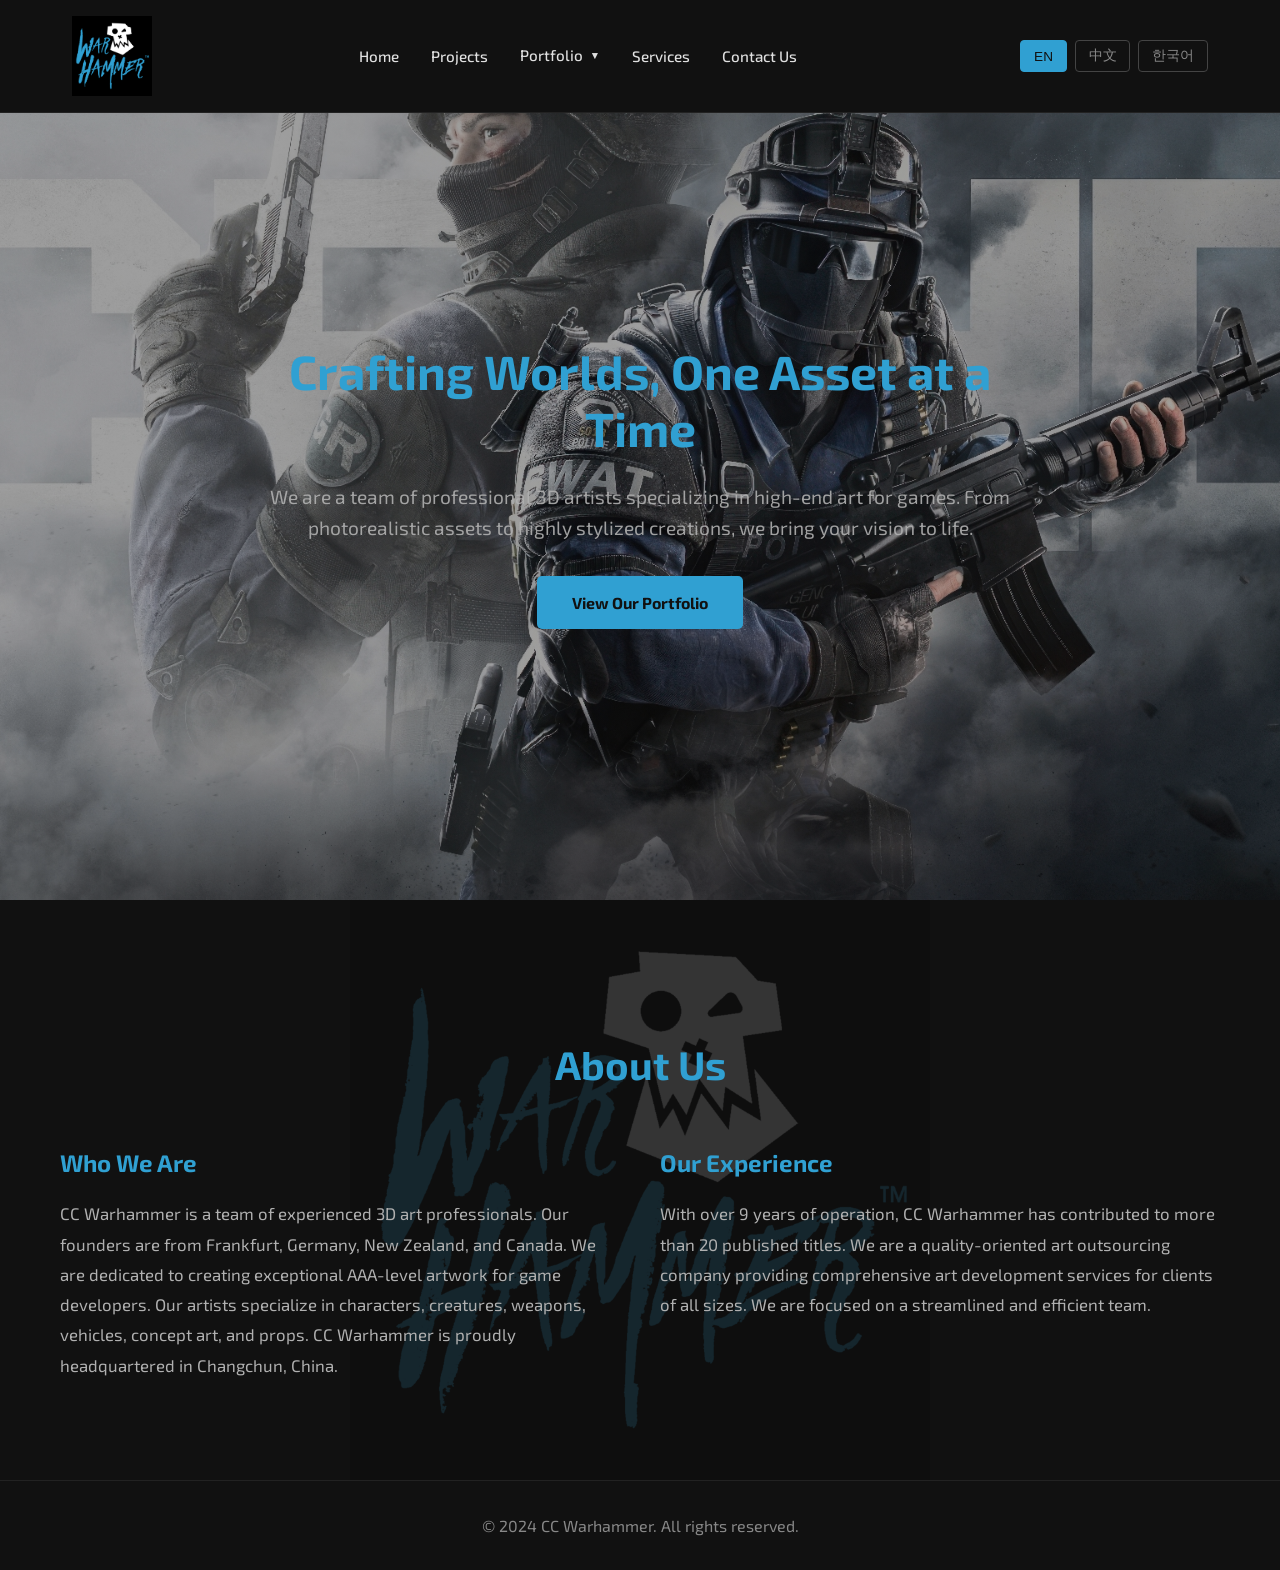
==== index.html @ 49d74a88 "Add Portfolio dropdown menu with 9 categories and create portfolio pages Co-authored-by: nouhad <191" ====
<!DOCTYPE html>
<html lang="en">
<head>
    <meta charset="UTF-8">
    <meta name="viewport" content="width=device-width, initial-scale=1.0">
    <meta name="description" content="CC Warhammer - Professional 3D Art for Games">
    <title>CC Warhammer</title>
    <link rel="preconnect" href="https://fonts.googleapis.com">
    <link rel="preconnect" href="https://fonts.gstatic.com" crossorigin>
    <link href="https://fonts.googleapis.com/css2?family=Exo+2:wght@400;600;700&display=swap" rel="stylesheet">
    <link rel="stylesheet" href="css/style.css">
    <link rel="apple-touch-icon" sizes="180x180" href="/apple-touch-icon.png">
    <link rel="icon" type="image/png" sizes="32x32" href="/favicon-32x32.png">
    <link rel="icon" type="image/png" sizes="16x16" href="/favicon-16x16.png">
    <link rel="manifest" href="/site.webmanifest">
</head>
<body>
    <header>
        <nav>
            <div class="logo">
                <a href="index.html">
                    <img src="images/logo/logo.png" alt="CC Warhammer" class="logo-image">
                </a>
            </div>
            <ul class="nav-links">
                <li><a href="index.html" data-en="Home" data-zh="首页" data-ko="홈">Home</a></li>
                <li><a href="projects.html" data-en="Projects" data-zh="项目" data-ko="프로젝트">Projects</a></li>
                <li class="dropdown">
                    <a href="#" class="dropdown-toggle" data-en="Portfolio" data-zh="作品集" data-ko="포트폴리오">Portfolio</a>
                    <ul class="dropdown-menu">
                        <li><a href="portfolio-characters.html" data-en="Characters" data-zh="角色" data-ko="캐릭터">Characters</a></li>
                        <li><a href="portfolio-creatures.html" data-en="Creatures" data-zh="生物" data-ko="크리처">Creatures</a></li>
                        <li><a href="portfolio-props.html" data-en="Props" data-zh="道具" data-ko="소품">Props</a></li>
                        <li><a href="portfolio-vehicles.html" data-en="Vehicles" data-zh="载具" data-ko="탈것">Vehicles</a></li>
                        <li><a href="portfolio-weapons.html" data-en="Weapons" data-zh="武器" data-ko="무기">Weapons</a></li>
                        <li><a href="portfolio-stylised.html" data-en="Stylised" data-zh="风格化" data-ko="스타일화">Stylised</a></li>
                        <li><a href="portfolio-concept-art.html" data-en="Concept Art" data-zh="概念艺术" data-ko="컨셉 아트">Concept Art</a></li>
                        <li><a href="portfolio-textures-materials.html" data-en="Textures and Materials" data-zh="纹理和材质" data-ko="텍스처 및 머티리얼">Textures and Materials</a></li>
                        <li><a href="portfolio-photogrammetry.html" data-en="Photogrammetry" data-zh="摄影测量" data-ko="포토그래메트리">Photogrammetry</a></li>
                    </ul>
                </li>
                <li><a href="services.html" data-en="Services" data-zh="服务" data-ko="서비스">Services</a></li>
                <li><a href="contact.html" data-en="Contact Us" data-zh="联系我们" data-ko="문의하기">Contact Us</a></li>
            </ul>
            <div class="lang-switch">
                <button class="lang-btn active" data-lang="en">EN</button>
                <button class="lang-btn" data-lang="zh">中文</button>
                <button class="lang-btn" data-lang="ko">한국어</button>
            </div>
            <button class="mobile-menu-toggle" aria-label="Toggle navigation menu">
                <span class="hamburger"></span>
            </button>
        </nav>
    </header>

    <main>
        <section id="home" class="hero">
            <!-- 
                CAROUSEL BACKGROUND IMAGES
                To use your own images for the carousel:
                1. Upload your images to the 'images/carousel/' directory
                2. Replace the placeholder URLs below with your image paths
                   Example: url('images/carousel/slide1.jpg')
                3. Recommended image size: 1920x1080 pixels (16:9 aspect ratio)
                4. Supported formats: JPG, PNG, WebP
                
                You can add more slides by duplicating the div.hero-slide elements,
                or remove slides by deleting them. The carousel will automatically
                adapt to the number of slides.
            -->
            <div class="hero-slideshow">
                <div class="hero-slide active" style="background-image: url('images/carousel/banner1.jpg')"></div>
                <div class="hero-slide" style="background-image: url('images/carousel/banner2.jpg')"></div>
                <div class="hero-slide" style="background-image: url('images/carousel/banner3.jpg')"></div>
            </div>
            <div class="hero-content">
                <h2 data-en="Crafting Worlds, One Asset at a Time" data-zh="铸造游戏世界，从每一个资产开始" data-ko="한 번에 하나의 에셋으로 세계를 만들어갑니다">Crafting Worlds, One Asset at a Time</h2>
                <p data-en="We are a team of professional 3D artists specializing in high-end art for games. From photorealistic assets to highly stylized creations, we bring your vision to life." data-zh="我们是一支专业的3D美术团队，专注于为游戏打造高端美术。从写实资产到高度风格化的创作，我们都将您的愿景变为现实。" data-ko="저희는 게임을 위한 고급 아트를 전문으로 하는 프로페셔널 3D 아티스트 팀입니다. 포토리얼리스틱 에셋부터 고도로 스타일화된 창작물까지, 여러분의 비전을 실현시켜 드립니다.">We are a team of professional 3D artists specializing in high-end art for games. From photorealistic assets to highly stylized creations, we bring your vision to life.</p>
                <a href="projects.html" class="cta-button" data-en="View Our Portfolio" data-zh="查看我们的作品集" data-ko="포트폴리오 보기">View Our Portfolio</a>
            </div>
        </section>

        <section id="about" class="about">
            <div class="container">
                <h2 data-en="About Us" data-zh="关于我们" data-ko="회사 소개">About Us</h2>
                <div class="about-content">
                    <div class="about-block">
                        <h3 data-en="Who We Are" data-zh="我们是谁" data-ko="우리는 누구인가">Who We Are</h3>
                        <p data-en="CC Warhammer is a team of experienced 3D art professionals. Our founders are from Frankfurt, Germany, New Zealand, and Canada. We are dedicated to creating exceptional AAA-level artwork for game developers. Our artists specialize in characters, creatures, weapons, vehicles, concept art, and props. CC Warhammer is proudly headquartered in Changchun, China." data-zh="CC Warhammer是一支由经验丰富的3D美术专业人士组成的团队，我们的创始人来自德国法兰克福、新西兰和加拿大。我们致力于为各种规模的游戏开发商开发和制作卓越的AAA级美术作品。我们的3D艺术家专精于角色、生物、武器、载具、概念艺术和复杂道具。CC Warhammer自豪地总部设在中国长春。" data-ko="CC Warhammer는 경험이 풍부한 3D 아트 전문가들로 구성된 팀입니다. 설립자들은 독일 프랑크푸르트, 뉴질랜드, 캐나다 출신입니다. 저희는 게임 개발자들을 위해 뛰어난 AAA급 아트워크를 제작하는 데 전념하고 있습니다. 저희 아티스트들은 캐릭터, 크리처, 무기, 탈것, 컨셉 아트, 소품을 전문으로 합니다. CC Warhammer는 중국 창춘에 본사를 두고 있습니다.">CC Warhammer is a team of experienced 3D art professionals. Our founders are from Frankfurt, Germany, New Zealand, and Canada. We are dedicated to creating exceptional AAA-level artwork for game developers. Our artists specialize in characters, creatures, weapons, vehicles, concept art, and props. CC Warhammer is proudly headquartered in Changchun, China.</p>
                    </div>
                    <div class="about-block">
                        <h3 data-en="Our Experience" data-zh="我们的经验" data-ko="우리의 경험">Our Experience</h3>
                        <p data-en="With over 9 years of operation, CC Warhammer has contributed to more than 20 published titles. We are a quality-oriented art outsourcing company providing comprehensive art development services for clients of all sizes. We are focused on a streamlined and efficient team." data-zh="CC Warhammer已运营超过9年，为20多款已发行的游戏做出了贡献。我们是一家专注于高端游戏美术和3D数字资产的艺术外包公司，为各种规模的客户提供全面的美术开发服务。我们的工作室拥有许多经验丰富且技术娴熟的全职艺术家。" data-ko="9년 이상의 운영 경험을 가진 CC Warhammer는 20개 이상의 출시된 타이틀에 기여해 왔습니다. 저희는 품질 중심의 아트 아웃소싱 회사로, 모든 규모의 고객에게 종합적인 아트 개발 서비스를 제공합니다. 저희는 효율적이고 체계적인 팀에 집중하고 있습니다.">With over 9 years of operation, CC Warhammer has contributed to more than 20 published titles. We are a quality-oriented art outsourcing company providing comprehensive art development services for clients of all sizes. We are focused on a streamlined and efficient team.</p>
                    </div>
                </div>
            </div>
        </section>
    </main>

    <footer>
        <div class="container">
            <p data-en="© 2024 CC Warhammer. All rights reserved." data-zh="© 2024 CC Warhammer。保留所有权利。" data-ko="© 2024 CC Warhammer. 모든 권리 보유.">&copy; 2024 CC Warhammer. All rights reserved.</p>
        </div>
    </footer>

    <script src="js/script.js"></script>
</body>
</html>
---- css/style.css ----
/* Reset and base styles */
* {
    margin: 0;
    padding: 0;
    box-sizing: border-box;
}

html {
    scroll-behavior: smooth;
}

body {
    font-family: 'Exo 2', 'Segoe UI', 'Arial', 'Helvetica', sans-serif;
    line-height: 1.6;
    color: #e0e0e0;
    background-color: #0a0a0a;
    position: relative;
    min-height: 100vh;
    display: flex;
    flex-direction: column;
}

/* Container */
.container {
    max-width: 1200px;
    margin: 0 auto;
    padding: 0 20px;
}

/* Header and Navigation */
header {
    background-color: #111111;
    position: fixed;
    width: 100%;
    top: 0;
    z-index: 1000;
    border-bottom: 1px solid #222;
}

nav {
    display: flex;
    justify-content: space-between;
    align-items: center;
    padding: 1rem 2rem;
    max-width: 1200px;
    margin: 0 auto;
}

.logo h1 {
    color: #30A0D2;
    font-size: 1.5rem;
    font-weight: bold;
}

.logo-image {
    height: 80px;
    width: auto;
    max-width: 300px;
    object-fit: contain;
    display: block;
}

.nav-links {
    display: flex;
    list-style: none;
    gap: 2rem;
}

.nav-links a {
    color: #e0e0e0;
    text-decoration: none;
    font-weight: 500;
    transition: color 0.3s ease;
    font-size: 0.95rem;
}

.nav-links a:hover {
    color: #30A0D2;
}

/* Dropdown Menu */
.nav-links .dropdown {
    position: relative;
}

.dropdown-toggle {
    cursor: pointer;
    display: flex;
    align-items: center;
}

.dropdown-toggle::after {
    content: '▼';
    font-size: 0.65rem;
    margin-left: 0.4rem;
    transition: transform 0.3s ease;
}

.dropdown:hover .dropdown-toggle::after {
    transform: rotate(180deg);
}

.dropdown-menu {
    position: absolute;
    top: 100%;
    left: 0;
    background-color: #1a1a1a;
    border: 1px solid #333;
    border-radius: 4px;
    min-width: 220px;
    list-style: none;
    padding: 0.5rem 0;
    margin-top: 0.5rem;
    opacity: 0;
    visibility: hidden;
    transform: translateY(-10px);
    transition: all 0.3s ease;
    box-shadow: 0 4px 12px rgba(0, 0, 0, 0.5);
    z-index: 1000;
}

.dropdown:hover .dropdown-menu {
    opacity: 1;
    visibility: visible;
    transform: translateY(0);
}

.dropdown-menu li {
    padding: 0;
}

.dropdown-menu a {
    display: block;
    padding: 0.7rem 1.2rem;
    color: #e0e0e0;
    text-decoration: none;
    font-size: 0.9rem;
    transition: all 0.2s ease;
}

.dropdown-menu a:hover {
    background-color: #252525;
    color: #30A0D2;
    padding-left: 1.5rem;
}

/* Language Switch */
.lang-switch {
    display: flex;
    gap: 0.5rem;
    margin-left: 1rem;
}

.lang-btn {
    background: transparent;
    border: 1px solid #444;
    color: #888;
    padding: 0.4rem 0.8rem;
    cursor: pointer;
    border-radius: 4px;
    font-size: 0.85rem;
    transition: all 0.3s ease;
}

.lang-btn:hover {
    border-color: #30A0D2;
    color: #30A0D2;
}

.lang-btn.active {
    background-color: #30A0D2;
    border-color: #30A0D2;
    color: #111;
}

/* Hero Section */
.hero {
    min-height: 100vh;
    display: flex;
    align-items: center;
    justify-content: center;
    text-align: center;
    position: relative;
    color: #fff;
    padding-top: 80px;
    padding-bottom: 40px;
    overflow: hidden;
}

/* Hero Slideshow */
.hero-slideshow {
    position: absolute;
    top: 0;
    left: 0;
    width: 100%;
    height: 100%;
    z-index: 0;
}

.hero-slide {
    position: absolute;
    top: 0;
    left: 0;
    width: 100%;
    height: 100%;
    background-size: cover;
    background-position: center;
    opacity: 0;
    transition: opacity 2s ease-in-out;
}

.hero-slide::before {
    content: '';
    position: absolute;
    top: 0;
    left: 0;
    width: 100%;
    height: 100%;
    background: linear-gradient(135deg, rgba(10, 10, 10, 0.4) 0%, rgba(26, 26, 26, 0.4) 100%);
}

.hero-slide.active {
    opacity: 1;
}

.hero-content {
    max-width: 800px;
    padding: 0 20px;
    position: relative;
    z-index: 1;
}

.hero-content h2 {
    font-size: 3rem;
    margin-bottom: 1.5rem;
    color: #30A0D2;
    line-height: 1.2;
}

.hero-content p {
    font-size: 1.2rem;
    margin-bottom: 2rem;
    opacity: 0.9;
    color: #b0b0b0;
}

.cta-button {
    display: inline-block;
    padding: 14px 35px;
    background-color: #30A0D2;
    color: #111;
    text-decoration: none;
    border-radius: 5px;
    font-weight: bold;
    transition: background-color 0.3s ease, transform 0.3s ease;
    border: none;
    cursor: pointer;
    font-size: 1rem;
}

.cta-button:hover {
    background-color: #4DB8E8;
    transform: translateY(-2px);
}

/* Sections */
section {
    padding: 100px 0;
}

section h2 {
    text-align: center;
    font-size: 2.5rem;
    margin-bottom: 3rem;
    color: #30A0D2;
    padding-top: 2rem;
}

/* About Section */
.about {
    background-color: #111111;
    background-image: url('../images/logo/logo.png');
    background-repeat: no-repeat;
    background-position: center;
    background-size: contain;
    position: relative;
}

.about::before {
    content: '';
    position: absolute;
    top: 0;
    left: 0;
    width: 100%;
    height: 100%;
    background-color: #111111;
    opacity: 0.85;
    z-index: 0;
    pointer-events: none;
}

.about .container {
    position: relative;
    z-index: 1;
}

.about-content {
    display: grid;
    grid-template-columns: repeat(auto-fit, minmax(400px, 1fr));
    gap: 40px;
}

.about-block h3 {
    color: #30A0D2;
    font-size: 1.5rem;
    margin-bottom: 1rem;
}

.about-block p {
    color: #b0b0b0;
    font-size: 1.05rem;
    line-height: 1.8;
}

/* Services Section */
.services {
    background-color: #0a0a0a;
}

.services-grid {
    display: grid;
    grid-template-columns: repeat(auto-fit, minmax(350px, 1fr));
    gap: 30px;
}

.service-card {
    background-color: #151515;
    background-size: cover;
    background-position: center;
    border: 1px solid #222;
    border-radius: 10px;
    min-height: 400px;
    position: relative;
    overflow: hidden;
    text-align: center;
    transition: transform 0.3s ease, border-color 0.3s ease, box-shadow 0.3s ease;
}

.service-card:hover {
    transform: translateY(-5px);
    border-color: #30A0D2;
    box-shadow: 0 10px 30px rgba(48, 160, 210, 0.3);
}

.service-card-overlay {
    position: absolute;
    top: 0;
    left: 0;
    right: 0;
    bottom: 0;
    background: linear-gradient(135deg, rgba(10, 10, 10, 0.5) 0%, rgba(26, 26, 26, 0.5) 100%);
    z-index: 1;
}

.service-card-content {
    position: relative;
    z-index: 2;
    padding: 40px 30px;
    display: flex;
    flex-direction: column;
    justify-content: flex-end;
    min-height: 400px;
}

.service-card-content::before {
    content: '';
    position: absolute;
    bottom: 0;
    left: 0;
    right: 0;
    height: 60%;
    background: linear-gradient(to top, rgba(0, 0, 0, 0.85) 0%, transparent 100%);
    z-index: -1;
    pointer-events: none;
}

.service-card h3 {
    color: #30A0D2;
    font-size: 1.5rem;
    margin-bottom: 1rem;
}

.service-card p {
    color: #e0e0e0;
    font-size: 1rem;
    line-height: 1.8;
}

/* Portfolio Section */
.portfolio {
    background-color: #111111;
}

.portfolio-grid {
    display: grid;
    grid-template-columns: repeat(auto-fit, minmax(300px, 1fr));
    gap: 25px;
}

.portfolio-item {
    position: relative;
    border-radius: 10px;
    overflow: hidden;
    cursor: pointer;
    border: 2px solid transparent;
    transition: all 0.3s ease;
}

.portfolio-item::before {
    content: '';
    position: absolute;
    top: 0;
    left: 0;
    right: 0;
    bottom: 0;
    background: linear-gradient(135deg, rgba(48, 160, 210, 0.1) 0%, rgba(48, 160, 210, 0) 50%, rgba(48, 160, 210, 0.1) 100%);
    opacity: 0;
    transition: opacity 0.3s ease;
    z-index: 1;
    pointer-events: none;
}

.portfolio-item:hover {
    border-color: #30A0D2;
    box-shadow: 0 0 25px rgba(48, 160, 210, 0.6), 
                0 0 50px rgba(48, 160, 210, 0.3);
    transform: translateY(-5px);
}

.portfolio-item:hover::before {
    opacity: 1;
}

.portfolio-item img {
    width: 100%;
    height: 250px;
    object-fit: cover;
    transition: transform 0.3s ease, filter 0.3s ease;
}

.portfolio-item:hover img {
    transform: scale(1.08);
    filter: brightness(1.1);
}

.portfolio-overlay {
    position: absolute;
    bottom: 0;
    left: 0;
    right: 0;
    background: linear-gradient(to top, rgba(10, 10, 10, 0.95) 0%, rgba(48, 160, 210, 0.2) 50%, transparent 100%);
    padding: 30px 20px 20px;
    z-index: 2;
    transition: all 0.3s ease;
}

.portfolio-item:hover .portfolio-overlay {
    background: linear-gradient(to top, rgba(10, 10, 10, 0.98) 0%, rgba(48, 160, 210, 0.4) 50%, transparent 100%);
}

.portfolio-overlay span {
    color: #30A0D2;
    font-weight: bold;
    font-size: 1.1rem;
    text-shadow: 0 0 10px rgba(48, 160, 210, 0.5);
    transition: text-shadow 0.3s ease;
}

.portfolio-item:hover .portfolio-overlay span {
    text-shadow: 0 0 15px rgba(48, 160, 210, 0.8), 
                 0 0 25px rgba(48, 160, 210, 0.4);
}

/* Lightbox Modal */
.lightbox {
    display: none;
    position: fixed;
    z-index: 9999;
    padding-top: 60px;
    left: 0;
    top: 0;
    width: 100%;
    height: 100%;
    overflow: auto;
    background-color: rgba(0, 0, 0, 0.95);
    animation: fadeIn 0.3s ease;
}

@keyframes fadeIn {
    from { opacity: 0; }
    to { opacity: 1; }
}

.lightbox-content {
    margin: auto;
    display: block;
    width: 80%;
    height: auto;
    max-width: 90%;
    max-height: 85vh;
    object-fit: contain;
    animation: zoomIn 0.3s ease;
    border-radius: 5px;
    box-shadow: 0 0 50px rgba(48, 160, 210, 0.5);
}

@keyframes zoomIn {
    from {
        transform: scale(0.8);
        opacity: 0;
    }
    to {
        transform: scale(1);
        opacity: 1;
    }
}

.lightbox-close {
    position: absolute;
    top: 20px;
    right: 40px;
    color: #30A0D2;
    font-size: 50px;
    font-weight: bold;
    transition: 0.3s;
    cursor: pointer;
    z-index: 10000;
    text-shadow: 0 0 10px rgba(48, 160, 210, 0.8);
}

.lightbox-close:hover,
.lightbox-close:focus {
    color: #4DB8E8;
    text-shadow: 0 0 20px rgba(48, 160, 210, 1);
}

.lightbox-caption {
    margin: auto;
    display: block;
    width: 80%;
    max-width: 700px;
    text-align: center;
    color: #30A0D2;
    padding: 20px 0;
    font-size: 1.2rem;
    font-weight: 600;
}

/* Game Titles Section */
/* Portfolio Rectangles */
.portfolio-rectangles {
    display: flex;
    gap: 30px;
    justify-content: center;
    margin-top: 3rem;
    flex-wrap: wrap;
}

.portfolio-rectangle-item {
    position: relative;
    border-radius: 8px;
    overflow: hidden;
    cursor: pointer;
    transition: box-shadow 0.3s ease, opacity 0.3s ease, transform 0.3s ease;
    opacity: 0.6;
    width: 500px;
    height: 200px;
    border: 3px solid transparent;
}

.portfolio-rectangle-item.active {
    opacity: 1;
    border-color: #30A0D2;
    box-shadow: 0 0 20px 5px rgba(48, 160, 210, 0.6);
}

.portfolio-rectangle-item:hover {
    opacity: 1;
    box-shadow: 0 0 20px 5px rgba(135, 206, 250, 0.8);
    transform: translateY(-3px);
}

.portfolio-rectangle-item img {
    width: 100%;
    height: 100%;
    object-fit: cover;
}

/* Portfolio Gallery Slideshow */
.portfolio-gallery {
    margin-top: 3rem;
    position: relative;
    width: 100%;
    max-width: 1000px;
    margin-left: auto;
    margin-right: auto;
    min-height: 400px;
}

.portfolio-gallery-slideshow {
    position: relative;
    width: 100%;
    height: 500px;
    border-radius: 10px;
    overflow: hidden;
    background-color: #151515;
    border: 2px solid #222;
}

.portfolio-gallery-slide {
    position: absolute;
    top: 0;
    left: 0;
    width: 100%;
    height: 100%;
    background-size: contain;
    background-position: center;
    background-repeat: no-repeat;
    opacity: 0;
    transition: opacity 1s ease-in-out;
}

.portfolio-gallery-slide.active {
    opacity: 1;
}

.portfolio-gallery-nav {
    position: absolute;
    top: 50%;
    transform: translateY(-50%);
    background-color: rgba(48, 160, 210, 0.8);
    border: none;
    color: #fff;
    font-size: 2rem;
    width: 50px;
    height: 50px;
    border-radius: 50%;
    cursor: pointer;
    transition: all 0.3s ease;
    z-index: 10;
    display: flex;
    align-items: center;
    justify-content: center;
}

.portfolio-gallery-nav span {
    display: block;
    line-height: 1;
}

.portfolio-gallery-nav:hover {
    background-color: rgba(48, 160, 210, 1);
    box-shadow: 0 0 15px rgba(48, 160, 210, 0.6);
    transform: translateY(-50%) scale(1.1);
}

.portfolio-gallery-nav:active {
    transform: translateY(-50%) scale(0.95);
}

.portfolio-gallery-prev {
    left: 20px;
}

.portfolio-gallery-next {
    right: 20px;
}

.portfolio-gallery-nav.hidden {
    display: none;
}

.portfolio-gallery-message {
    position: absolute;
    top: 50%;
    left: 50%;
    transform: translate(-50%, -50%);
    text-align: center;
    color: #888;
    font-size: 1.2rem;
    display: none;
}

.portfolio-gallery-message.show {
    display: block;
}

.game-titles-heading {
    text-align: center;
    font-size: 2rem;
    margin-top: 4rem;
    margin-bottom: 2.5rem;
    color: #30A0D2;
}

.game-titles-carousel {
    position: relative;
    margin-top: 2rem;
    max-width: 1200px;
    margin-left: auto;
    margin-right: auto;
}

.game-titles-grid {
    display: grid;
    grid-template-columns: repeat(3, 1fr);
    gap: 30px;
    justify-items: center;
    align-items: center;
    justify-content: center;
}

.game-title-item {
    position: relative;
    border-radius: 8px;
    overflow: hidden;
    cursor: pointer;
    transition: box-shadow 0.3s ease, opacity 0.3s ease;
    opacity: 1;
    width: 300px;
    height: 400px;
}

.game-title-item:hover {
    box-shadow: 0 0 20px 5px rgba(135, 206, 250, 0.8);
}

.game-title-item img {
    width: 100%;
    height: 100%;
    object-fit: cover;
}

/* Reduce opacity of non-hovered items when carousel is hovered */
.game-titles-carousel:hover .game-title-item {
    opacity: 0.4;
}

.game-titles-carousel:hover .game-title-item:hover {
    opacity: 1;
}

/* Contact Section */
.contact {
    background-color: #0a0a0a;
    padding-bottom: 50px; /* Reduced padding to minimize empty space */
}

.contact-content {
    max-width: 800px;
    margin: 0 auto;
    text-align: center;
}

.contact-subtitle {
    font-size: 1.3rem;
    color: #b0b0b0;
    line-height: 1.8;
    margin-bottom: 2.5rem;
}

.contact-button {
    display: inline-block;
    margin: 0 auto;
}

/* Character Showcase Section */
.character-showcase {
    position: absolute;
    bottom: 0;
    left: 0;
    right: 0;
    width: 100%;
    background-color: transparent;
    padding: 0;
    margin: 0;
    pointer-events: none;
    z-index: 5;
}

.character-showcase-container {
    display: flex;
    justify-content: space-between;
    align-items: flex-end;
    max-width: 100%;
    width: 100%;
    gap: 20px;
    background-color: transparent;
}

.showcase-character {
    width: auto;
    height: auto;
    max-width: min(600px, 45vw);
    max-height: 80vh;
    opacity: 0.3;
    object-fit: contain;
    pointer-events: auto;
}

.showcase-character-left {
    margin-right: auto;
}

.showcase-character-right {
    margin-left: auto;
}

/* Footer */
footer {
    background-color: #111111;
    color: #888;
    padding: 2rem 0;
    text-align: center;
    border-top: 1px solid #222;
    position: relative;
    z-index: 1;
}

footer .container {
    position: relative;
}

/* Mobile Menu Toggle Button */
.mobile-menu-toggle {
    display: none;
    background: none;
    border: none;
    cursor: pointer;
    padding: 10px;
    z-index: 1001;
}

.hamburger {
    display: block;
    width: 25px;
    height: 3px;
    background-color: #30A0D2;
    position: relative;
    transition: background-color 0.3s ease;
}

.hamburger::before,
.hamburger::after {
    content: '';
    position: absolute;
    width: 25px;
    height: 3px;
    background-color: #30A0D2;
    transition: transform 0.3s ease;
}

.hamburger::before {
    top: -8px;
}

.hamburger::after {
    top: 8px;
}

.mobile-menu-toggle.active .hamburger {
    background-color: transparent;
}

.mobile-menu-toggle.active .hamburger::before {
    transform: rotate(45deg) translate(5px, 6px);
}

.mobile-menu-toggle.active .hamburger::after {
    transform: rotate(-45deg) translate(5px, -6px);
}

/* Responsive Design */
@media (max-width: 768px) {
    .nav-links {
        display: none;
        position: absolute;
        top: 100%;
        left: 0;
        right: 0;
        background-color: #111111;
        flex-direction: column;
        padding: 1rem 0;
        gap: 0;
        border-bottom: 1px solid #222;
    }

    .nav-links.active {
        display: flex;
    }

    .nav-links li {
        text-align: center;
        padding: 0.75rem 0;
    }

    .nav-links a {
        display: block;
        padding: 0.5rem 1rem;
    }

    /* Mobile dropdown styles */
    .dropdown-menu {
        position: static;
        opacity: 0;
        visibility: hidden;
        max-height: 0;
        overflow: hidden;
        transform: none;
        margin-top: 0;
        border: none;
        border-top: 1px solid #222;
        background-color: #0a0a0a;
        transition: all 0.3s ease;
    }

    .dropdown.active .dropdown-menu {
        opacity: 1;
        visibility: visible;
        max-height: 500px;
    }

    .dropdown-menu a {
        padding: 0.7rem 2rem;
        font-size: 0.85rem;
    }

    .dropdown-toggle::after {
        transition: transform 0.3s ease;
    }

    .dropdown.active .dropdown-toggle::after {
        transform: rotate(180deg);
    }

    .mobile-menu-toggle {
        display: flex;
    }

    .lang-switch {
        margin-right: 1rem;
    }

    .hero-content h2 {
        font-size: 2rem;
    }

    .hero-content p {
        font-size: 1rem;
    }

    section h2 {
        font-size: 2rem;
    }

    .about-content {
        grid-template-columns: 1fr;
    }

    .services-grid,
    .portfolio-grid {
        grid-template-columns: 1fr;
    }

    .game-titles-grid {
        grid-template-columns: 1fr;
        gap: 20px;
    }

    .portfolio-rectangles {
        flex-direction: column;
        align-items: center;
    }

    .portfolio-rectangle-item {
        width: 100%;
        max-width: 500px;
    }

    .game-titles-heading {
        font-size: 1.5rem;
    }

    .logo h1 {
        font-size: 1.1rem;
    }

    .logo-image {
        height: 55px;
        max-width: 220px;
    }

    nav {
        padding: 0.75rem 1rem;
    }

    .character-showcase-container {
        flex-direction: column;
        align-items: center;
    }

    .showcase-character {
        max-width: 100%;
        max-height: 50vh;
    }

    .portfolio-gallery-slideshow {
        height: 300px;
    }

    .portfolio-gallery-nav {
        width: 40px;
        height: 40px;
        font-size: 1.5rem;
    }

    .portfolio-gallery-prev {
        left: 10px;
    }

    .portfolio-gallery-next {
        right: 10px;
    }
}

@media (min-width: 769px) and (max-width: 1024px) {
    .game-titles-grid {
        grid-template-columns: repeat(3, 1fr);
        gap: 20px;
    }

    .game-titles-heading {
        font-size: 1.75rem;
    }
}

@media (max-width: 480px) {
    .game-titles-grid {
        grid-template-columns: 1fr;
        gap: 15px;
    }

    .logo-image {
        height: 50px;
        max-width: 180px;
    }

    nav {
        padding: 0.5rem 0.75rem;
    }

    .lang-btn {
        padding: 0.3rem 0.6rem;
        font-size: 0.75rem;
    }

    .hero-content h2 {
        font-size: 1.75rem;
    }

    .about-content {
        grid-template-columns: 1fr;
    }
}

/* Portfolio Detail Grid */
.portfolio-detail {
    padding: 100px 0 80px;
    background-color: #0a0a0a;
}

.portfolio-detail h2 {
    color: #30A0D2;
    text-align: center;
    font-size: 2.5rem;
    margin-bottom: 3rem;
    padding-top: 2rem;
}

.portfolio-detail p {
    text-align: center;
    color: #b0b0b0;
    font-size: 1.05rem;
    line-height: 1.8;
    max-width: 900px;
    margin: 0 auto 3rem;
    padding: 0 2rem;
}

.portfolio-grid {
    display: grid;
    grid-template-columns: repeat(3, 1fr);
    gap: 2rem;
    max-width: 2400px;
    margin: 0 auto;
}

.portfolio-grid-item {
    width: 100%;
    aspect-ratio: 1;
    overflow: hidden;
    border-radius: 8px;
    cursor: pointer;
    transition: transform 0.3s ease, box-shadow 0.3s ease;
    background-color: #1a1a1a;
}

.portfolio-grid-item:hover {
    transform: scale(1.05);
    box-shadow: 0 10px 30px rgba(48, 160, 210, 0.3);
}

.portfolio-grid-item img {
    width: 100%;
    height: 100%;
    object-fit: cover;
    display: block;
}

/* Portfolio Lightbox */
.portfolio-lightbox {
    display: none;
    position: fixed;
    z-index: 10000;
    padding-top: 50px;
    left: 0;
    top: 0;
    width: 100%;
    height: 100%;
    overflow: auto;
    background-color: rgba(0, 0, 0, 0.95);
}

.portfolio-lightbox.active {
    display: block;
}

.lightbox-content {
    margin: auto;
    display: block;
    max-width: 90%;
    max-height: 90vh;
    object-fit: contain;
}

.lightbox-close {
    position: absolute;
    top: 20px;
    right: 40px;
    color: #fff;
    font-size: 50px;
    font-weight: bold;
    cursor: pointer;
    transition: color 0.3s ease;
}

.lightbox-close:hover,
.lightbox-close:focus {
    color: #30A0D2;
}

/* Make portfolio rectangles clickable */
.portfolio-rectangle-item {
    display: block;
    text-decoration: none;
    cursor: pointer;
}

/* Responsive Design for Portfolio Grid */
@media (max-width: 1024px) {
    .portfolio-grid {
        grid-template-columns: repeat(2, 1fr);
        gap: 1.5rem;
    }
    
    .portfolio-detail h2 {
        font-size: 2rem;
        padding-top: 1.75rem;
    }
    
    .portfolio-detail p {
        font-size: 1.02rem;
        padding: 0 1.75rem;
    }
}

@media (max-width: 768px) {
    .portfolio-grid {
        grid-template-columns: 1fr;
        gap: 1rem;
    }
    
    .portfolio-detail h2 {
        font-size: 1.5rem;
        margin-bottom: 2rem;
        padding-top: 1.5rem;
    }
    
    .portfolio-detail p {
        font-size: 1rem;
        padding: 0 1.5rem;
        margin-bottom: 2rem;
    }
    
    .lightbox-close {
        font-size: 35px;
        right: 20px;
    }
}
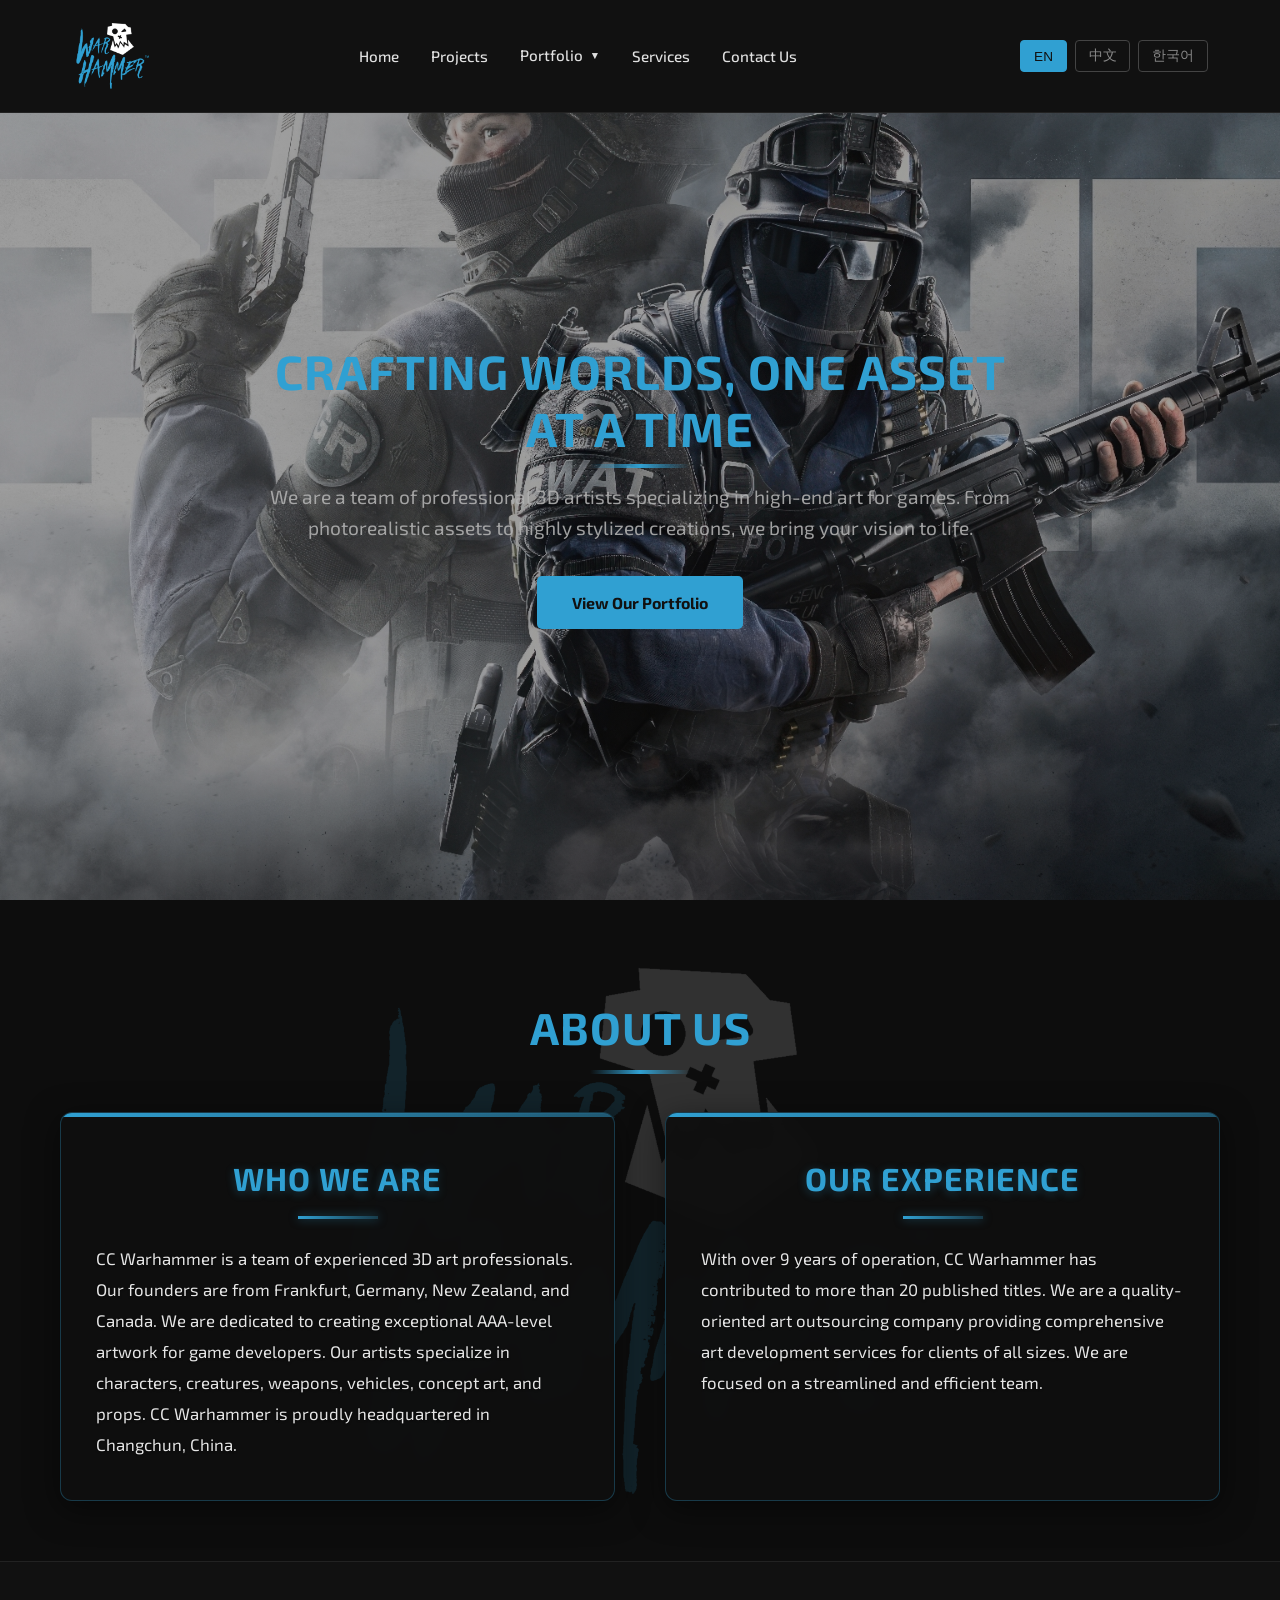
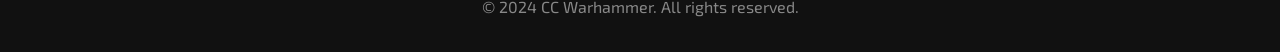
==== commit 4273a706: "Implement navbar scroll behavior and fix About section minimum height Co-authored-by: nouhad <191970" ====
--- a/index.html
+++ b/index.html
@@ -34,8 +34,6 @@
                         <li><a href="portfolio-vehicles.html" data-en="Vehicles" data-zh="载具" data-ko="탈것">Vehicles</a></li>
                         <li><a href="portfolio-weapons.html" data-en="Weapons" data-zh="武器" data-ko="무기">Weapons</a></li>
                         <li><a href="portfolio-stylised.html" data-en="Stylised" data-zh="风格化" data-ko="스타일화">Stylised</a></li>
-                        <li><a href="portfolio-concept-art.html" data-en="Concept Art" data-zh="概念艺术" data-ko="컨셉 아트">Concept Art</a></li>
-                        <li><a href="portfolio-textures-materials.html" data-en="Textures and Materials" data-zh="纹理和材质" data-ko="텍스처 및 머티리얼">Textures and Materials</a></li>
                         <li><a href="portfolio-photogrammetry.html" data-en="Photogrammetry" data-zh="摄影测量" data-ko="포토그래메트리">Photogrammetry</a></li>
                     </ul>
                 </li>
@@ -52,6 +50,13 @@
             </button>
         </nav>
     </header>
+
+    <!-- Floating logo for when navbar is hidden -->
+    <div class="floating-logo" id="floating-logo">
+        <a href="index.html">
+            <img src="images/logo/logo.png" alt="CC Warhammer">
+        </a>
+    </div>
 
     <main>
         <section id="home" class="hero">
@@ -72,6 +77,14 @@
                 <div class="hero-slide active" style="background-image: url('images/carousel/banner1.jpg')"></div>
                 <div class="hero-slide" style="background-image: url('images/carousel/banner2.jpg')"></div>
                 <div class="hero-slide" style="background-image: url('images/carousel/banner3.jpg')"></div>
+                <div class="hero-slide" style="background-image: url('images/carousel/banner4.jpg')"></div>
+                <div class="hero-slide" style="background-image: url('images/carousel/banner5.jpg')"></div>
+                <div class="hero-slide" style="background-image: url('images/carousel/banner6.jpg')"></div>
+                <div class="hero-slide" style="background-image: url('images/carousel/banner7.jpg')"></div>
+                <div class="hero-slide" style="background-image: url('images/carousel/banner8.jpg')"></div>
+                <div class="hero-slide" style="background-image: url('images/carousel/banner9.jpg')"></div>
+                <div class="hero-slide" style="background-image: url('images/carousel/banner10.jpg')"></div>
+                <div class="hero-slide" style="background-image: url('images/carousel/banner11.jpg')"></div>
             </div>
             <div class="hero-content">
                 <h2 data-en="Crafting Worlds, One Asset at a Time" data-zh="铸造游戏世界，从每一个资产开始" data-ko="한 번에 하나의 에셋으로 세계를 만들어갑니다">Crafting Worlds, One Asset at a Time</h2>
--- a/css/style.css
+++ b/css/style.css
@@ -35,6 +35,17 @@
     top: 0;
     z-index: 1000;
     border-bottom: 1px solid #222;
+    transition: transform 0.3s ease, opacity 0.3s ease;
+}
+
+header.scrolled-hidden {
+    transform: translateY(-100%);
+    opacity: 0;
+}
+
+header.scrolled-visible {
+    transform: translateY(0);
+    opacity: 1;
 }
 
 nav {
@@ -58,6 +69,35 @@
     max-width: 300px;
     object-fit: contain;
     display: block;
+}
+
+/* Floating logo when scrolled */
+.floating-logo {
+    position: fixed;
+    top: 20px;
+    left: 20px;
+    z-index: 1001;
+    opacity: 0;
+    visibility: hidden;
+    transition: opacity 0.3s ease, visibility 0.3s ease;
+}
+
+.floating-logo.visible {
+    opacity: 1;
+    visibility: visible;
+}
+
+.floating-logo a {
+    display: block;
+}
+
+.floating-logo img {
+    height: 60px;
+    width: auto;
+    max-width: 200px;
+    object-fit: contain;
+    display: block;
+    filter: drop-shadow(0 2px 8px rgba(0, 0, 0, 0.5));
 }
 
 .nav-links {
@@ -270,20 +310,37 @@
 
 section h2 {
     text-align: center;
-    font-size: 2.5rem;
+    font-size: 2.8rem;
     margin-bottom: 3rem;
     color: #30A0D2;
     padding-top: 2rem;
+    font-weight: 700;
+    letter-spacing: 1px;
+    text-transform: uppercase;
+    position: relative;
+}
+
+section h2::before {
+    content: '';
+    position: absolute;
+    left: 50%;
+    bottom: -10px;
+    transform: translateX(-50%);
+    width: 100px;
+    height: 4px;
+    background: linear-gradient(90deg, transparent 0%, #30A0D2 50%, transparent 100%);
 }
 
 /* About Section */
 .about {
-    background-color: #111111;
+    background-color: #0d0d0d;
     background-image: url('../images/logo/logo.png');
     background-repeat: no-repeat;
     background-position: center;
-    background-size: contain;
-    position: relative;
+    background-size: 50%;
+    position: relative;
+    padding: 60px 0;
+    min-height: 540px; /* Minimum height to accommodate 50% of 1080px logo */
 }
 
 .about::before {
@@ -293,8 +350,7 @@
     left: 0;
     width: 100%;
     height: 100%;
-    background-color: #111111;
-    opacity: 0.85;
+    background: rgba(13, 13, 13, 0.85);
     z-index: 0;
     pointer-events: none;
 }
@@ -307,19 +363,99 @@
 .about-content {
     display: grid;
     grid-template-columns: repeat(auto-fit, minmax(400px, 1fr));
-    gap: 40px;
+    gap: 50px;
+    margin-top: 20px;
+}
+
+.about-block {
+    position: relative;
+    padding: 40px 35px;
+    background: rgba(15, 15, 15, 0.95);
+    border: 1px solid rgba(48, 160, 210, 0.3);
+    border-radius: 12px;
+    box-shadow: 
+        0 8px 32px rgba(0, 0, 0, 0.5),
+        inset 0 1px 0 rgba(48, 160, 210, 0.1);
+    backdrop-filter: blur(10px);
+    transition: all 0.4s ease;
+    overflow: hidden;
+}
+
+.about-block::before {
+    content: '';
+    position: absolute;
+    top: 0;
+    left: 0;
+    right: 0;
+    height: 4px;
+    background: linear-gradient(90deg, #30A0D2 0%, rgba(48, 160, 210, 0.5) 50%, #30A0D2 100%);
+    background-size: 200% 100%;
+    animation: shimmer 3s linear infinite;
+}
+
+@keyframes shimmer {
+    0% { background-position: -200% 0; }
+    100% { background-position: 200% 0; }
+}
+
+.about-block::after {
+    content: '';
+    position: absolute;
+    top: 50%;
+    right: -100px;
+    width: 200px;
+    height: 200px;
+    background: radial-gradient(circle, rgba(48, 160, 210, 0.1) 0%, transparent 70%);
+    transform: translateY(-50%);
+    opacity: 0;
+    transition: opacity 0.4s ease;
+    pointer-events: none;
+}
+
+.about-block:hover {
+    transform: translateY(-8px);
+    border-color: rgba(48, 160, 210, 0.5);
+    box-shadow: 
+        0 12px 40px rgba(0, 0, 0, 0.6),
+        0 0 30px rgba(48, 160, 210, 0.2),
+        inset 0 1px 0 rgba(48, 160, 210, 0.2);
+}
+
+.about-block:hover::after {
+    opacity: 1;
 }
 
 .about-block h3 {
     color: #30A0D2;
-    font-size: 1.5rem;
-    margin-bottom: 1rem;
+    font-size: 2rem;
+    margin-bottom: 1.5rem;
+    font-weight: 700;
+    letter-spacing: 1px;
+    text-transform: uppercase;
+    position: relative;
+    padding-bottom: 15px;
+    text-shadow: 0 2px 10px rgba(48, 160, 210, 0.3);
+    text-align: center;
+}
+
+.about-block h3::after {
+    content: '';
+    position: absolute;
+    bottom: 0;
+    left: 50%;
+    transform: translateX(-50%);
+    width: 80px;
+    height: 3px;
+    background: linear-gradient(90deg, #30A0D2 0%, rgba(48, 160, 210, 0.3) 100%);
+    box-shadow: 0 0 10px rgba(48, 160, 210, 0.5);
 }
 
 .about-block p {
-    color: #b0b0b0;
+    color: #e5e5e5;
     font-size: 1.05rem;
-    line-height: 1.8;
+    line-height: 1.85;
+    font-weight: 400;
+    text-shadow: 0 1px 2px rgba(0, 0, 0, 0.5);
 }
 
 /* Services Section */
@@ -1031,6 +1167,17 @@
     .portfolio-gallery-next {
         right: 10px;
     }
+
+    /* Floating logo responsive */
+    .floating-logo {
+        top: 15px;
+        left: 15px;
+    }
+
+    .floating-logo img {
+        height: 45px;
+        max-width: 150px;
+    }
 }
 
 @media (min-width: 769px) and (max-width: 1024px) {
@@ -1070,6 +1217,17 @@
 
     .about-content {
         grid-template-columns: 1fr;
+    }
+
+    /* Floating logo responsive */
+    .floating-logo {
+        top: 10px;
+        left: 10px;
+    }
+
+    .floating-logo img {
+        height: 40px;
+        max-width: 130px;
     }
 }
 
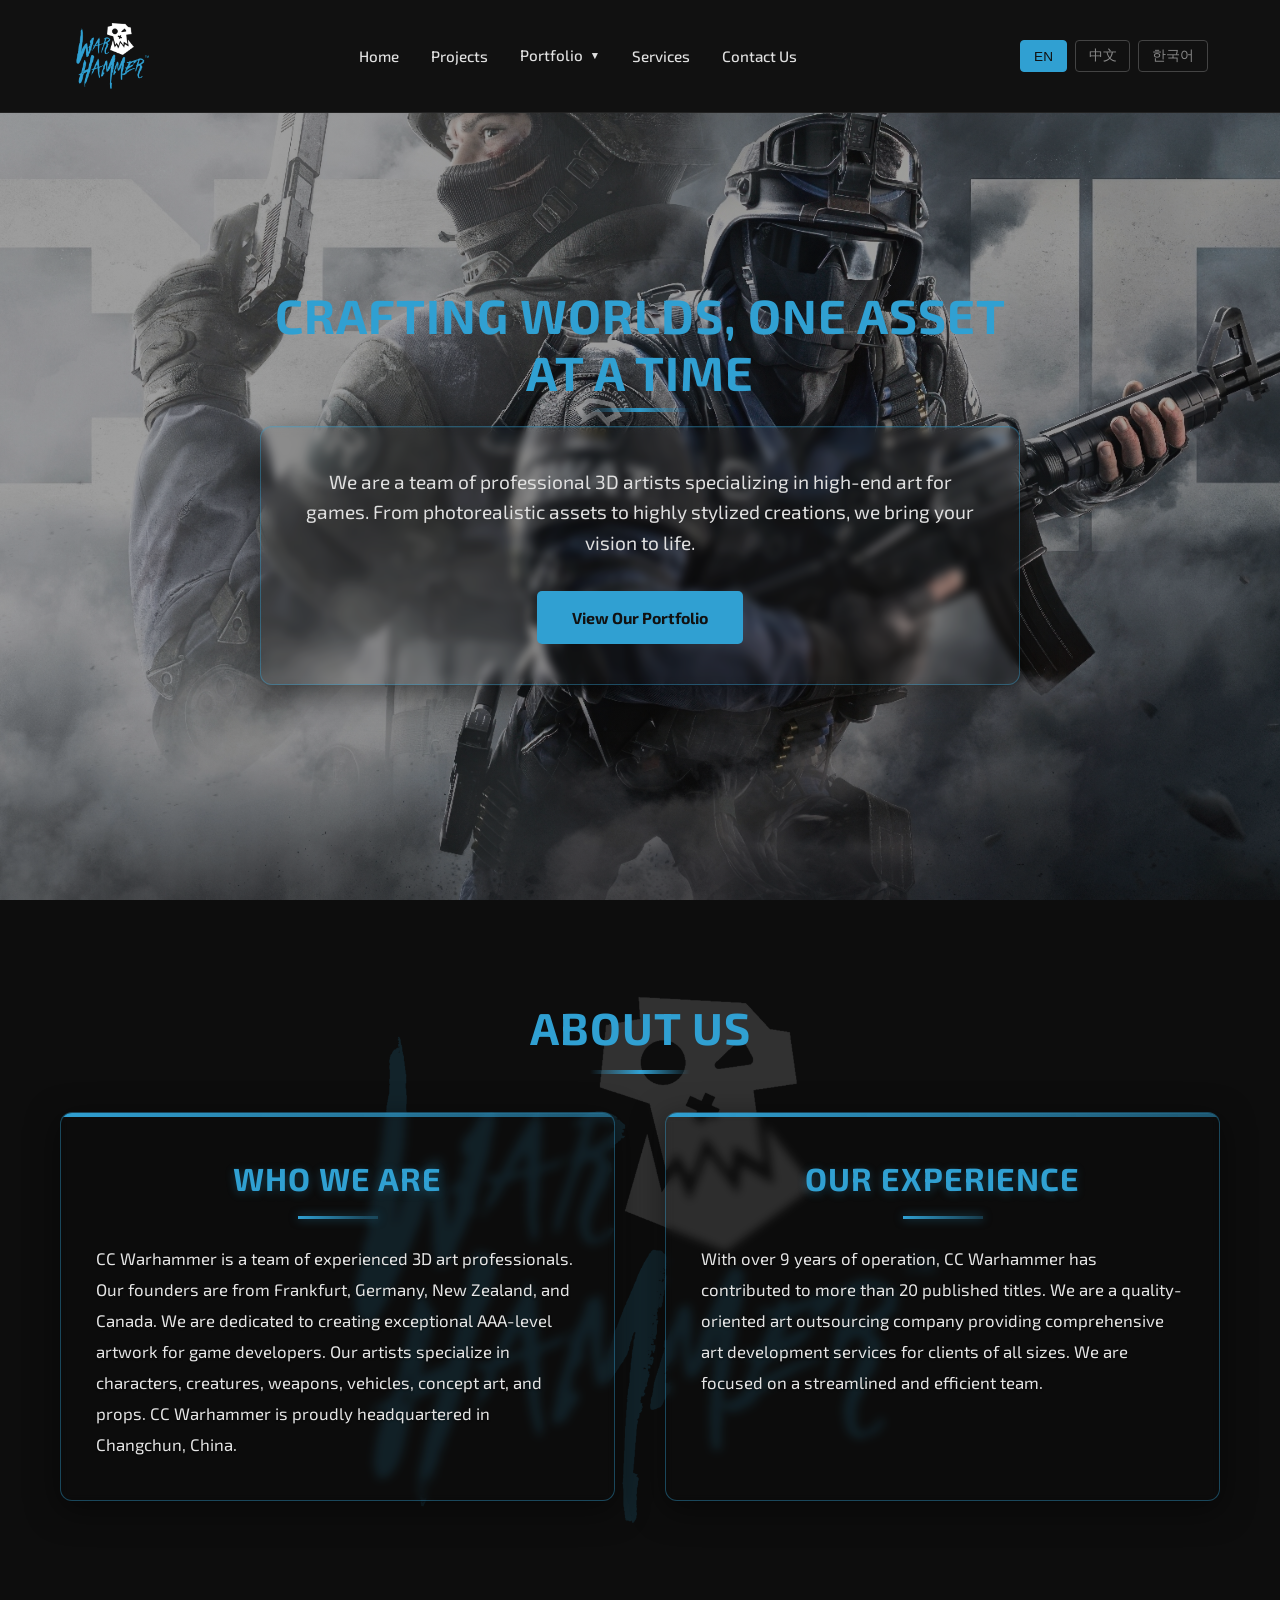
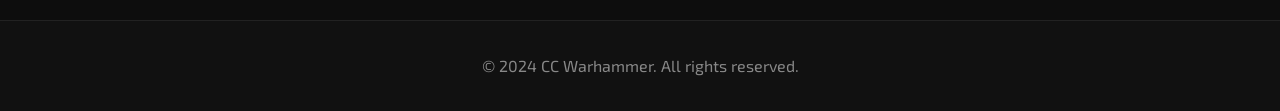
==== commit 8cee7a21: "Apply glassmorphism only to hero paragraph text, not heading Co-authored-by: nouhad <1919707+nouhad@" ====
--- a/index.html
+++ b/index.html
@@ -88,8 +88,10 @@
             </div>
             <div class="hero-content">
                 <h2 data-en="Crafting Worlds, One Asset at a Time" data-zh="铸造游戏世界，从每一个资产开始" data-ko="한 번에 하나의 에셋으로 세계를 만들어갑니다">Crafting Worlds, One Asset at a Time</h2>
-                <p data-en="We are a team of professional 3D artists specializing in high-end art for games. From photorealistic assets to highly stylized creations, we bring your vision to life." data-zh="我们是一支专业的3D美术团队，专注于为游戏打造高端美术。从写实资产到高度风格化的创作，我们都将您的愿景变为现实。" data-ko="저희는 게임을 위한 고급 아트를 전문으로 하는 프로페셔널 3D 아티스트 팀입니다. 포토리얼리스틱 에셋부터 고도로 스타일화된 창작물까지, 여러분의 비전을 실현시켜 드립니다.">We are a team of professional 3D artists specializing in high-end art for games. From photorealistic assets to highly stylized creations, we bring your vision to life.</p>
-                <a href="projects.html" class="cta-button" data-en="View Our Portfolio" data-zh="查看我们的作品集" data-ko="포트폴리오 보기">View Our Portfolio</a>
+                <div class="hero-text-box">
+                    <p data-en="We are a team of professional 3D artists specializing in high-end art for games. From photorealistic assets to highly stylized creations, we bring your vision to life." data-zh="我们是一支专业的3D美术团队，专注于为游戏打造高端美术。从写实资产到高度风格化的创作，我们都将您的愿景变为现实。" data-ko="저희는 게임을 위한 고급 아트를 전문으로 하는 프로페셔널 3D 아티스트 팀입니다. 포토리얼리스틱 에셋부터 고도로 스타일화된 창작물까지, 여러분의 비전을 실현시켜 드립니다.">We are a team of professional 3D artists specializing in high-end art for games. From photorealistic assets to highly stylized creations, we bring your vision to life.</p>
+                    <a href="projects.html" class="cta-button" data-en="View Our Portfolio" data-zh="查看我们的作品集" data-ko="포트폴리오 보기">View Our Portfolio</a>
+                </div>
             </div>
         </section>
 
--- a/css/style.css
+++ b/css/style.css
@@ -270,6 +270,19 @@
     z-index: 1;
 }
 
+.hero-text-box {
+    position: relative;
+    padding: 40px 35px;
+    background: rgba(15, 15, 15, 0.1);
+    border: 1px solid rgba(48, 160, 210, 0.4);
+    border-radius: 12px;
+    box-shadow: 
+        0 8px 32px rgba(0, 0, 0, 0.5),
+        inset 0 1px 0 rgba(48, 160, 210, 0.15);
+    backdrop-filter: blur(4px);
+    -webkit-backdrop-filter: blur(4px);
+}
+
 .hero-content h2 {
     font-size: 3rem;
     margin-bottom: 1.5rem;
@@ -280,8 +293,8 @@
 .hero-content p {
     font-size: 1.2rem;
     margin-bottom: 2rem;
-    opacity: 0.9;
-    color: #b0b0b0;
+    opacity: 1;
+    color: #e0e0e0;
 }
 
 .cta-button {
@@ -340,7 +353,7 @@
     background-size: 50%;
     position: relative;
     padding: 60px 0;
-    min-height: 540px; /* Minimum height to accommodate 50% of 1080px logo */
+    min-height: 720px; /* Minimum height to ensure logo background is fully visible and not cut off */
 }
 
 .about::before {
@@ -370,13 +383,13 @@
 .about-block {
     position: relative;
     padding: 40px 35px;
-    background: rgba(15, 15, 15, 0.95);
-    border: 1px solid rgba(48, 160, 210, 0.3);
+    background: rgba(15, 15, 15, 0.1);
+    border: 1px solid rgba(48, 160, 210, 0.4);
     border-radius: 12px;
     box-shadow: 
         0 8px 32px rgba(0, 0, 0, 0.5),
-        inset 0 1px 0 rgba(48, 160, 210, 0.1);
-    backdrop-filter: blur(10px);
+        inset 0 1px 0 rgba(48, 160, 210, 0.15);
+    backdrop-filter: blur(4px);
     transition: all 0.4s ease;
     overflow: hidden;
 }
@@ -1094,6 +1107,10 @@
     .hero-content p {
         font-size: 1rem;
     }
+    
+    .hero-text-box {
+        padding: 30px 25px;
+    }
 
     section h2 {
         font-size: 2rem;
@@ -1213,6 +1230,10 @@
 
     .hero-content h2 {
         font-size: 1.75rem;
+    }
+    
+    .hero-text-box {
+        padding: 25px 20px;
     }
 
     .about-content {
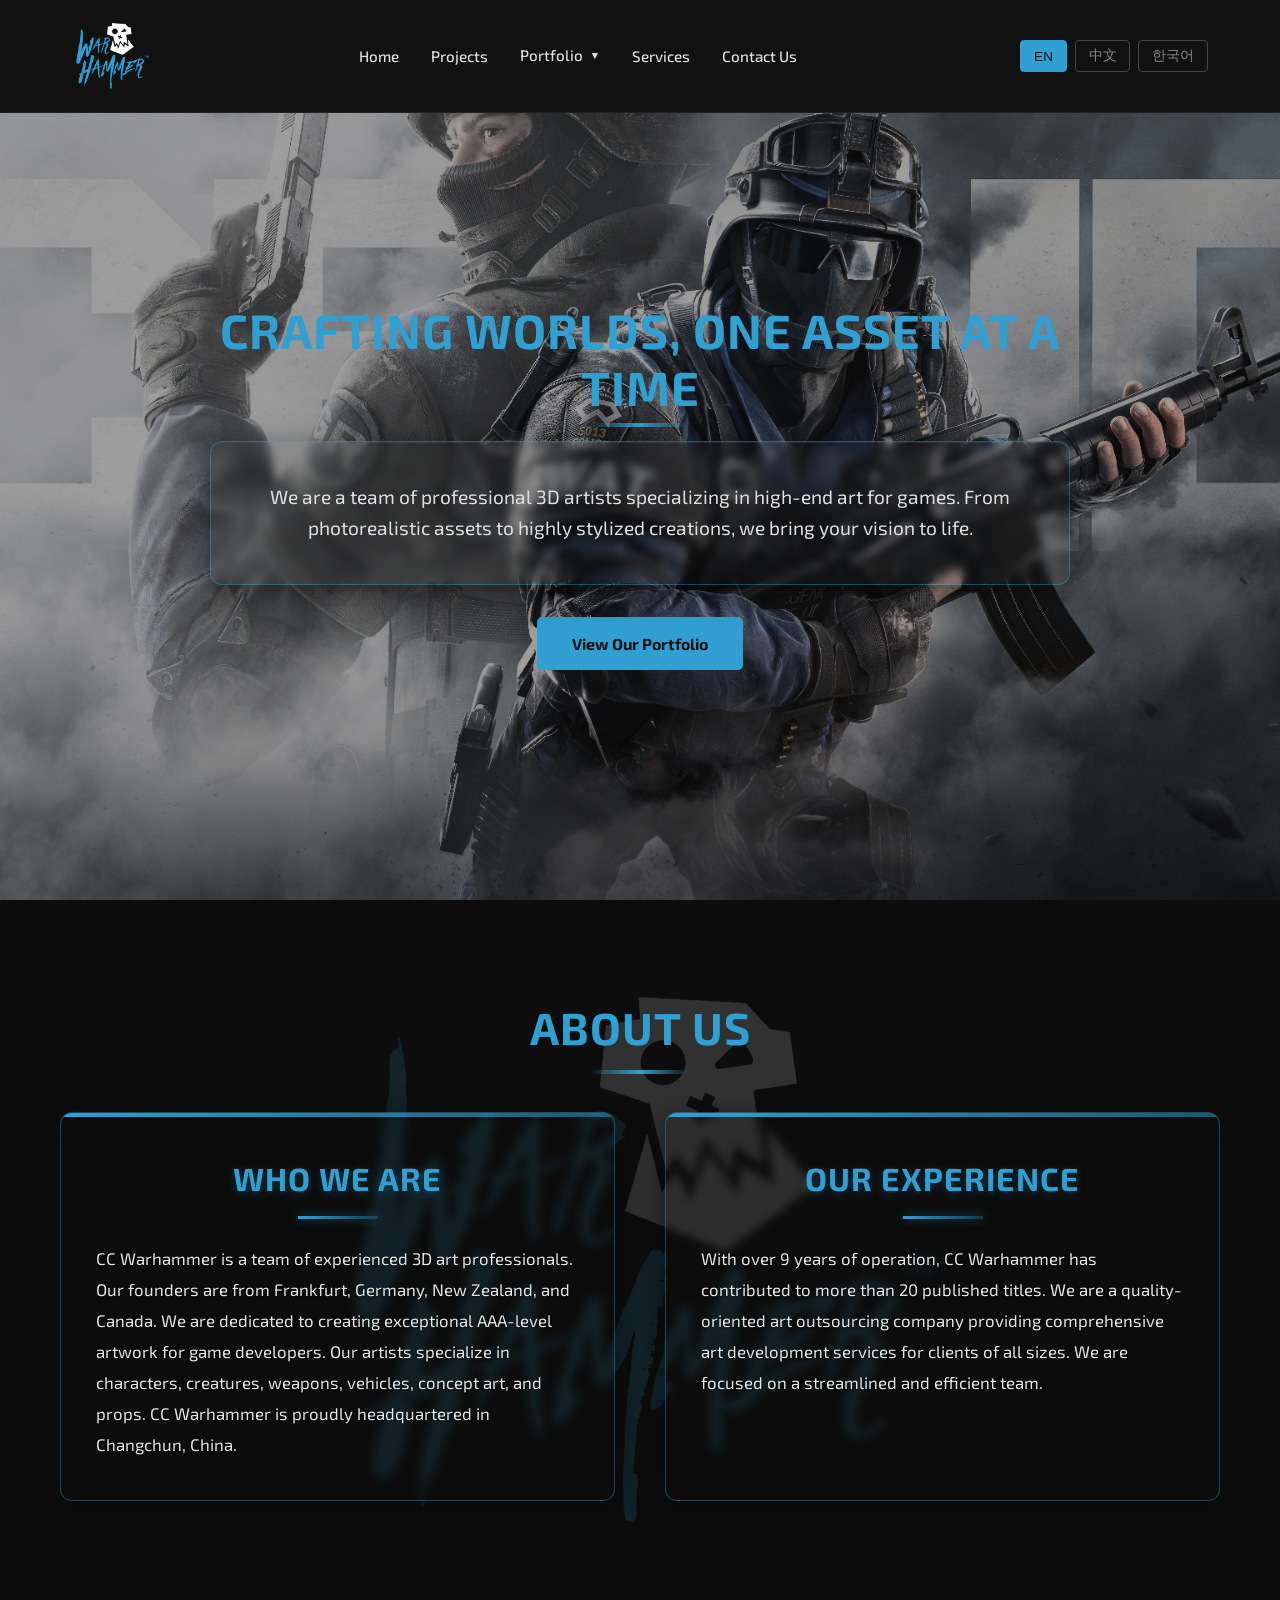
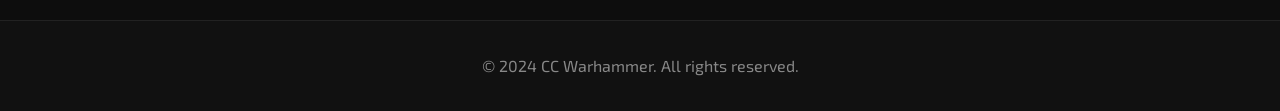
==== commit 028cfb6a: "Increase text box size and move button outside glassmorphism Co-authored-by: nouhad <1919707+nouhad@" ====
--- a/index.html
+++ b/index.html
@@ -90,8 +90,8 @@
                 <h2 data-en="Crafting Worlds, One Asset at a Time" data-zh="铸造游戏世界，从每一个资产开始" data-ko="한 번에 하나의 에셋으로 세계를 만들어갑니다">Crafting Worlds, One Asset at a Time</h2>
                 <div class="hero-text-box">
                     <p data-en="We are a team of professional 3D artists specializing in high-end art for games. From photorealistic assets to highly stylized creations, we bring your vision to life." data-zh="我们是一支专业的3D美术团队，专注于为游戏打造高端美术。从写实资产到高度风格化的创作，我们都将您的愿景变为现实。" data-ko="저희는 게임을 위한 고급 아트를 전문으로 하는 프로페셔널 3D 아티스트 팀입니다. 포토리얼리스틱 에셋부터 고도로 스타일화된 창작물까지, 여러분의 비전을 실현시켜 드립니다.">We are a team of professional 3D artists specializing in high-end art for games. From photorealistic assets to highly stylized creations, we bring your vision to life.</p>
-                    <a href="projects.html" class="cta-button" data-en="View Our Portfolio" data-zh="查看我们的作品集" data-ko="포트폴리오 보기">View Our Portfolio</a>
                 </div>
+                <a href="projects.html" class="cta-button" data-en="View Our Portfolio" data-zh="查看我们的作品集" data-ko="포트폴리오 보기">View Our Portfolio</a>
             </div>
         </section>
 
--- a/css/style.css
+++ b/css/style.css
@@ -264,7 +264,7 @@
 }
 
 .hero-content {
-    max-width: 800px;
+    max-width: 900px;
     padding: 0 20px;
     position: relative;
     z-index: 1;
@@ -281,6 +281,7 @@
         inset 0 1px 0 rgba(48, 160, 210, 0.15);
     backdrop-filter: blur(4px);
     -webkit-backdrop-filter: blur(4px);
+    margin-bottom: 2rem;
 }
 
 .hero-content h2 {
@@ -292,7 +293,7 @@
 
 .hero-content p {
     font-size: 1.2rem;
-    margin-bottom: 2rem;
+    margin-bottom: 0;
     opacity: 1;
     color: #e0e0e0;
 }
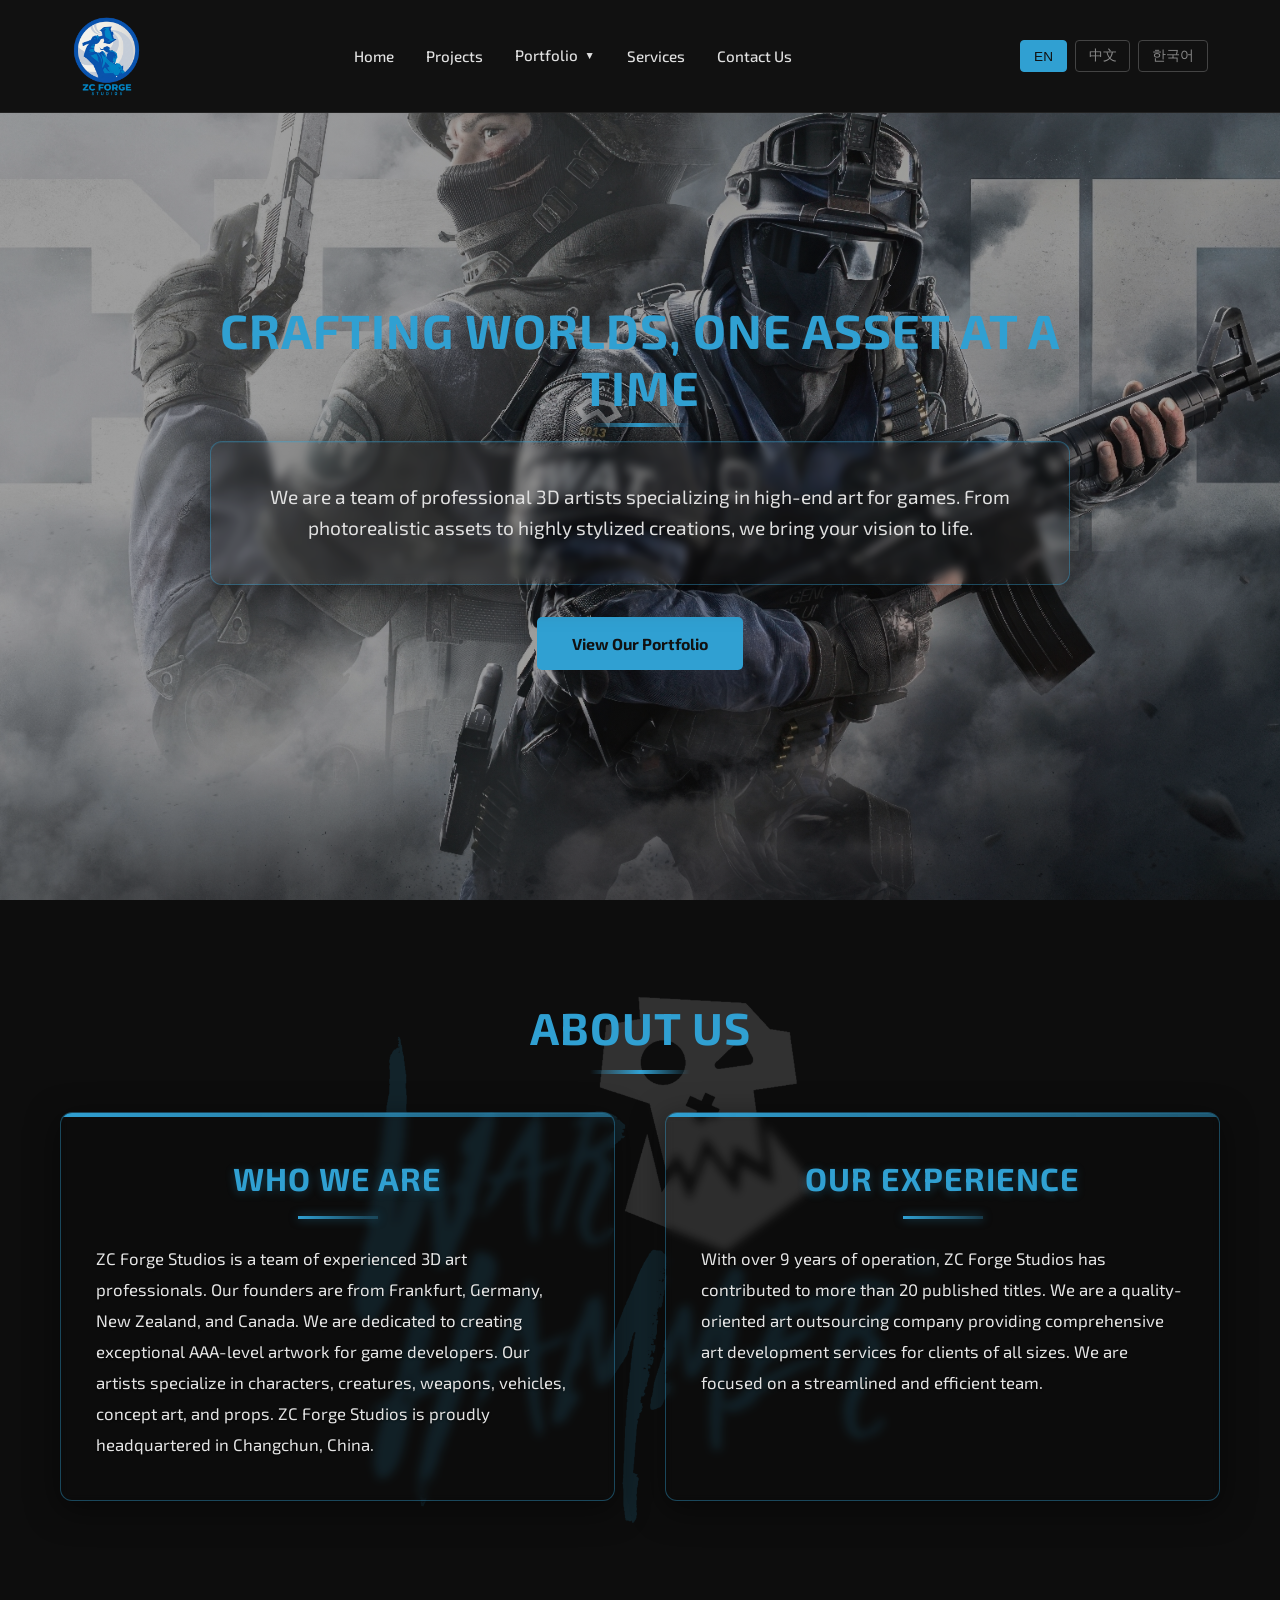
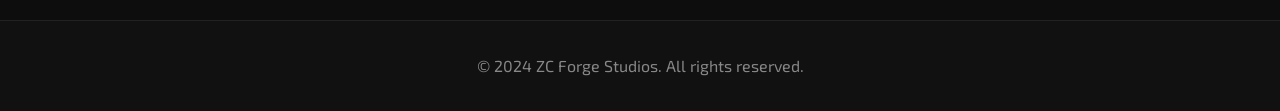
==== commit 84902c56: "rebrand: update company name to ZC Forge Studios and logo to zcForgeTransparent.jpg Agent-Logs-Url: " ====
--- a/index.html
+++ b/index.html
@@ -3,8 +3,8 @@
 <head>
     <meta charset="UTF-8">
     <meta name="viewport" content="width=device-width, initial-scale=1.0">
-    <meta name="description" content="CC Warhammer - Professional 3D Art for Games">
-    <title>CC Warhammer</title>
+    <meta name="description" content="ZC Forge Studios - Professional 3D Art for Games">
+    <title>ZC Forge Studios</title>
     <link rel="preconnect" href="https://fonts.googleapis.com">
     <link rel="preconnect" href="https://fonts.gstatic.com" crossorigin>
     <link href="https://fonts.googleapis.com/css2?family=Exo+2:wght@400;600;700&display=swap" rel="stylesheet">
@@ -19,7 +19,7 @@
         <nav>
             <div class="logo">
                 <a href="index.html">
-                    <img src="images/logo/logo.png" alt="CC Warhammer" class="logo-image">
+                    <img src="images/logo/zcForgeTransparent.jpg" alt="ZC Forge Studios" class="logo-image">
                 </a>
             </div>
             <ul class="nav-links">
@@ -54,7 +54,7 @@
     <!-- Floating logo for when navbar is hidden -->
     <div class="floating-logo" id="floating-logo">
         <a href="index.html">
-            <img src="images/logo/logo.png" alt="CC Warhammer">
+            <img src="images/logo/zcForgeTransparent.jpg" alt="ZC Forge Studios">
         </a>
     </div>
 
@@ -101,11 +101,11 @@
                 <div class="about-content">
                     <div class="about-block">
                         <h3 data-en="Who We Are" data-zh="我们是谁" data-ko="우리는 누구인가">Who We Are</h3>
-                        <p data-en="CC Warhammer is a team of experienced 3D art professionals. Our founders are from Frankfurt, Germany, New Zealand, and Canada. We are dedicated to creating exceptional AAA-level artwork for game developers. Our artists specialize in characters, creatures, weapons, vehicles, concept art, and props. CC Warhammer is proudly headquartered in Changchun, China." data-zh="CC Warhammer是一支由经验丰富的3D美术专业人士组成的团队，我们的创始人来自德国法兰克福、新西兰和加拿大。我们致力于为各种规模的游戏开发商开发和制作卓越的AAA级美术作品。我们的3D艺术家专精于角色、生物、武器、载具、概念艺术和复杂道具。CC Warhammer自豪地总部设在中国长春。" data-ko="CC Warhammer는 경험이 풍부한 3D 아트 전문가들로 구성된 팀입니다. 설립자들은 독일 프랑크푸르트, 뉴질랜드, 캐나다 출신입니다. 저희는 게임 개발자들을 위해 뛰어난 AAA급 아트워크를 제작하는 데 전념하고 있습니다. 저희 아티스트들은 캐릭터, 크리처, 무기, 탈것, 컨셉 아트, 소품을 전문으로 합니다. CC Warhammer는 중국 창춘에 본사를 두고 있습니다.">CC Warhammer is a team of experienced 3D art professionals. Our founders are from Frankfurt, Germany, New Zealand, and Canada. We are dedicated to creating exceptional AAA-level artwork for game developers. Our artists specialize in characters, creatures, weapons, vehicles, concept art, and props. CC Warhammer is proudly headquartered in Changchun, China.</p>
+                        <p data-en="ZC Forge Studios is a team of experienced 3D art professionals. Our founders are from Frankfurt, Germany, New Zealand, and Canada. We are dedicated to creating exceptional AAA-level artwork for game developers. Our artists specialize in characters, creatures, weapons, vehicles, concept art, and props. ZC Forge Studios is proudly headquartered in Changchun, China." data-zh="ZC Forge Studios是一支由经验丰富的3D美术专业人士组成的团队，我们的创始人来自德国法兰克福、新西兰和加拿大。我们致力于为各种规模的游戏开发商开发和制作卓越的AAA级美术作品。我们的3D艺术家专精于角色、生物、武器、载具、概念艺术和复杂道具。ZC Forge Studios自豪地总部设在中国长春。" data-ko="ZC Forge Studios는 경험이 풍부한 3D 아트 전문가들로 구성된 팀입니다. 설립자들은 독일 프랑크푸르트, 뉴질랜드, 캐나다 출신입니다. 저희는 게임 개발자들을 위해 뛰어난 AAA급 아트워크를 제작하는 데 전념하고 있습니다. 저희 아티스트들은 캐릭터, 크리처, 무기, 탈것, 컨셉 아트, 소품을 전문으로 합니다. ZC Forge Studios는 중국 창춘에 본사를 두고 있습니다.">ZC Forge Studios is a team of experienced 3D art professionals. Our founders are from Frankfurt, Germany, New Zealand, and Canada. We are dedicated to creating exceptional AAA-level artwork for game developers. Our artists specialize in characters, creatures, weapons, vehicles, concept art, and props. ZC Forge Studios is proudly headquartered in Changchun, China.</p>
                     </div>
                     <div class="about-block">
                         <h3 data-en="Our Experience" data-zh="我们的经验" data-ko="우리의 경험">Our Experience</h3>
-                        <p data-en="With over 9 years of operation, CC Warhammer has contributed to more than 20 published titles. We are a quality-oriented art outsourcing company providing comprehensive art development services for clients of all sizes. We are focused on a streamlined and efficient team." data-zh="CC Warhammer已运营超过9年，为20多款已发行的游戏做出了贡献。我们是一家专注于高端游戏美术和3D数字资产的艺术外包公司，为各种规模的客户提供全面的美术开发服务。我们的工作室拥有许多经验丰富且技术娴熟的全职艺术家。" data-ko="9년 이상의 운영 경험을 가진 CC Warhammer는 20개 이상의 출시된 타이틀에 기여해 왔습니다. 저희는 품질 중심의 아트 아웃소싱 회사로, 모든 규모의 고객에게 종합적인 아트 개발 서비스를 제공합니다. 저희는 효율적이고 체계적인 팀에 집중하고 있습니다.">With over 9 years of operation, CC Warhammer has contributed to more than 20 published titles. We are a quality-oriented art outsourcing company providing comprehensive art development services for clients of all sizes. We are focused on a streamlined and efficient team.</p>
+                        <p data-en="With over 9 years of operation, ZC Forge Studios has contributed to more than 20 published titles. We are a quality-oriented art outsourcing company providing comprehensive art development services for clients of all sizes. We are focused on a streamlined and efficient team." data-zh="ZC Forge Studios已运营超过9年，为20多款已发行的游戏做出了贡献。我们是一家专注于高端游戏美术和3D数字资产的艺术外包公司，为各种规模的客户提供全面的美术开发服务。我们的工作室拥有许多经验丰富且技术娴熟的全职艺术家。" data-ko="9년 이상의 운영 경험을 가진 ZC Forge Studios는 20개 이상의 출시된 타이틀에 기여해 왔습니다. 저희는 품질 중심의 아트 아웃소싱 회사로, 모든 규모의 고객에게 종합적인 아트 개발 서비스를 제공합니다. 저희는 효율적이고 체계적인 팀에 집중하고 있습니다.">With over 9 years of operation, ZC Forge Studios has contributed to more than 20 published titles. We are a quality-oriented art outsourcing company providing comprehensive art development services for clients of all sizes. We are focused on a streamlined and efficient team.</p>
                     </div>
                 </div>
             </div>
@@ -114,7 +114,7 @@
 
     <footer>
         <div class="container">
-            <p data-en="© 2024 CC Warhammer. All rights reserved." data-zh="© 2024 CC Warhammer。保留所有权利。" data-ko="© 2024 CC Warhammer. 모든 권리 보유.">&copy; 2024 CC Warhammer. All rights reserved.</p>
+            <p data-en="© 2024 ZC Forge Studios. All rights reserved." data-zh="© 2024 ZC Forge Studios。保留所有权利。" data-ko="© 2024 ZC Forge Studios. 모든 권리 보유.">&copy; 2024 ZC Forge Studios. All rights reserved.</p>
         </div>
     </footer>
 
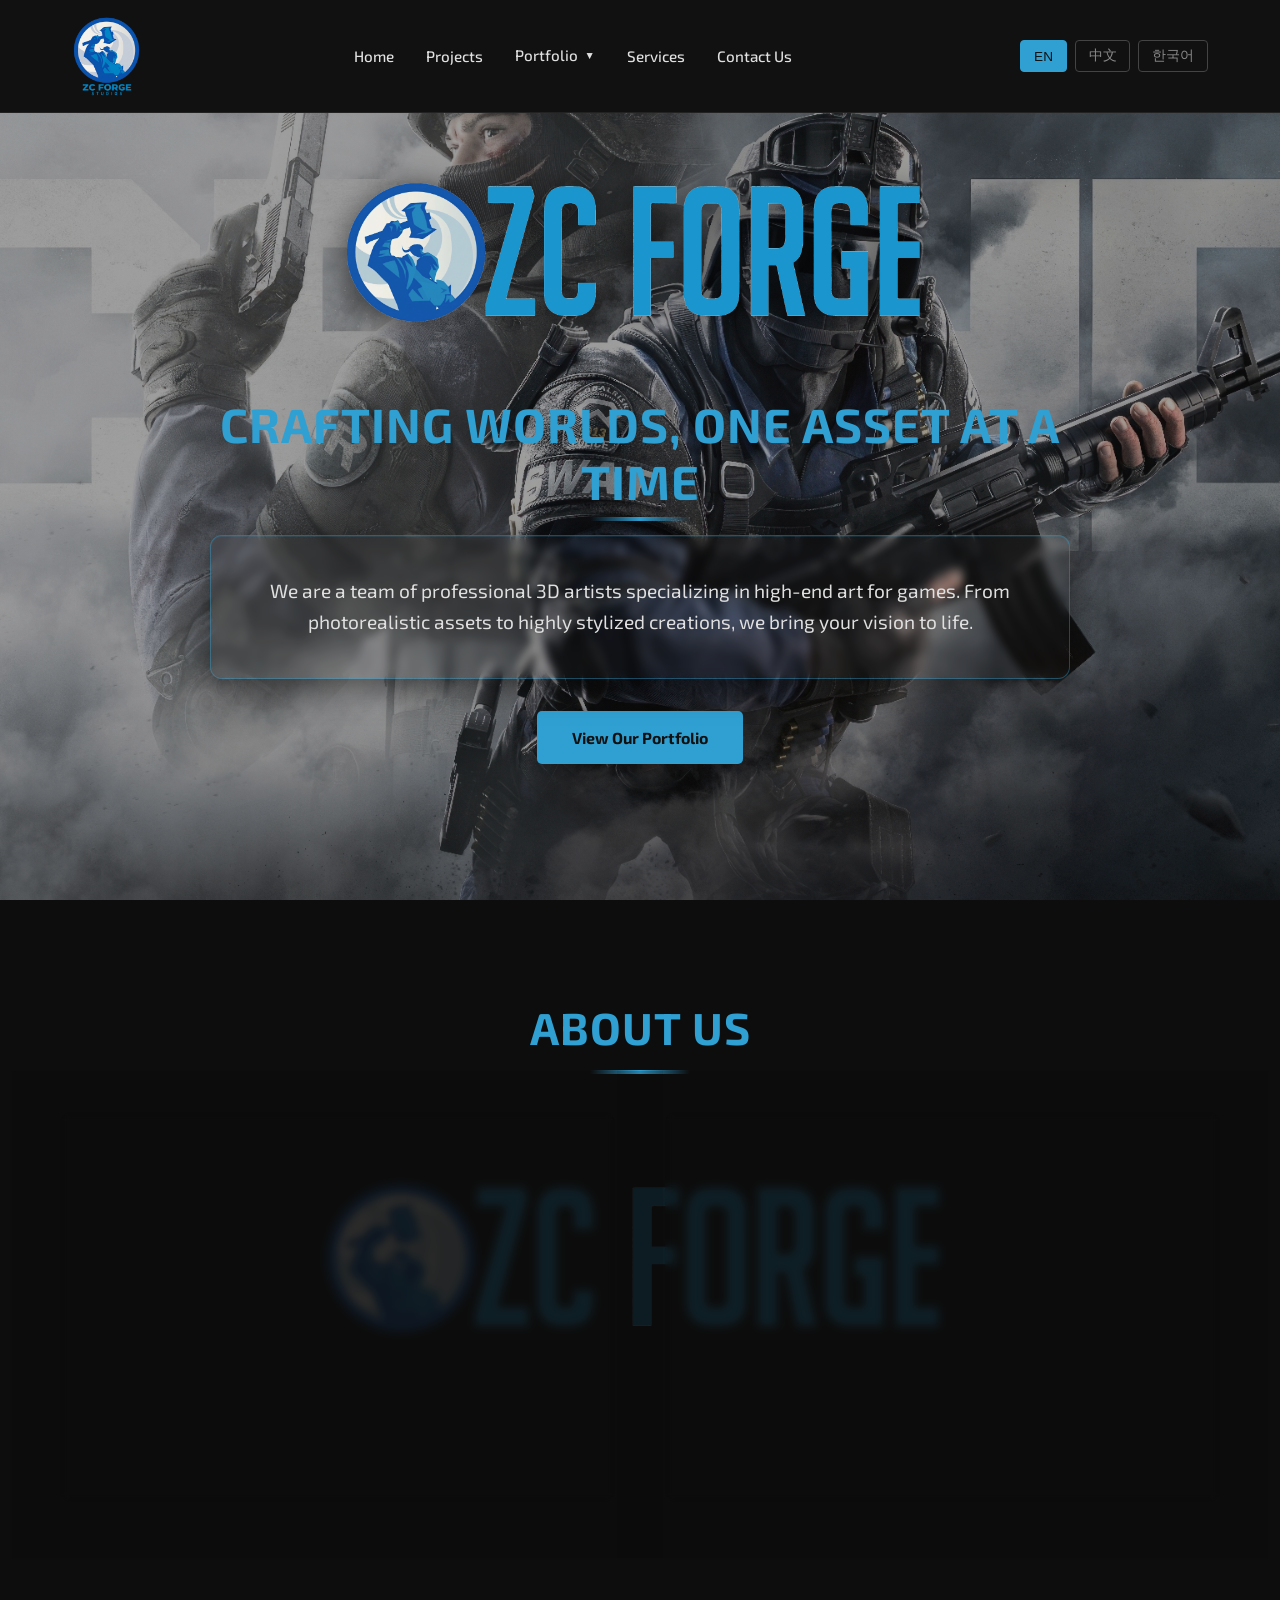
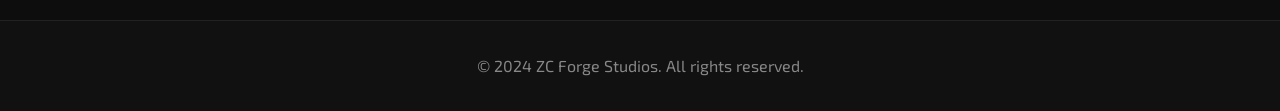
==== commit 6f7eedae: "feat: integrate zcForgeTransparentBanner.png in hero section and about watermark Agent-Logs-Url: htt" ====
--- a/index.html
+++ b/index.html
@@ -87,6 +87,7 @@
                 <div class="hero-slide" style="background-image: url('images/carousel/banner11.jpg')"></div>
             </div>
             <div class="hero-content">
+                <img src="images/logo/zcForgeTransparentBanner.png" alt="ZC Forge Studios" class="hero-banner-logo">
                 <h2 data-en="Crafting Worlds, One Asset at a Time" data-zh="铸造游戏世界，从每一个资产开始" data-ko="한 번에 하나의 에셋으로 세계를 만들어갑니다">Crafting Worlds, One Asset at a Time</h2>
                 <div class="hero-text-box">
                     <p data-en="We are a team of professional 3D artists specializing in high-end art for games. From photorealistic assets to highly stylized creations, we bring your vision to life." data-zh="我们是一支专业的3D美术团队，专注于为游戏打造高端美术。从写实资产到高度风格化的创作，我们都将您的愿景变为现实。" data-ko="저희는 게임을 위한 고급 아트를 전문으로 하는 프로페셔널 3D 아티스트 팀입니다. 포토리얼리스틱 에셋부터 고도로 스타일화된 창작물까지, 여러분의 비전을 실현시켜 드립니다.">We are a team of professional 3D artists specializing in high-end art for games. From photorealistic assets to highly stylized creations, we bring your vision to life.</p>
--- a/css/style.css
+++ b/css/style.css
@@ -270,6 +270,16 @@
     z-index: 1;
 }
 
+.hero-banner-logo {
+    width: 100%;
+    max-width: 600px;
+    height: auto;
+    object-fit: contain;
+    display: block;
+    margin: 0 auto 2rem;
+    filter: drop-shadow(0 4px 16px rgba(0, 0, 0, 0.6));
+}
+
 .hero-text-box {
     position: relative;
     padding: 40px 35px;
@@ -348,7 +358,7 @@
 /* About Section */
 .about {
     background-color: #0d0d0d;
-    background-image: url('../images/logo/logo.png');
+    background-image: url('../images/logo/zcForgeTransparentBanner.png');
     background-repeat: no-repeat;
     background-position: center;
     background-size: 50%;
